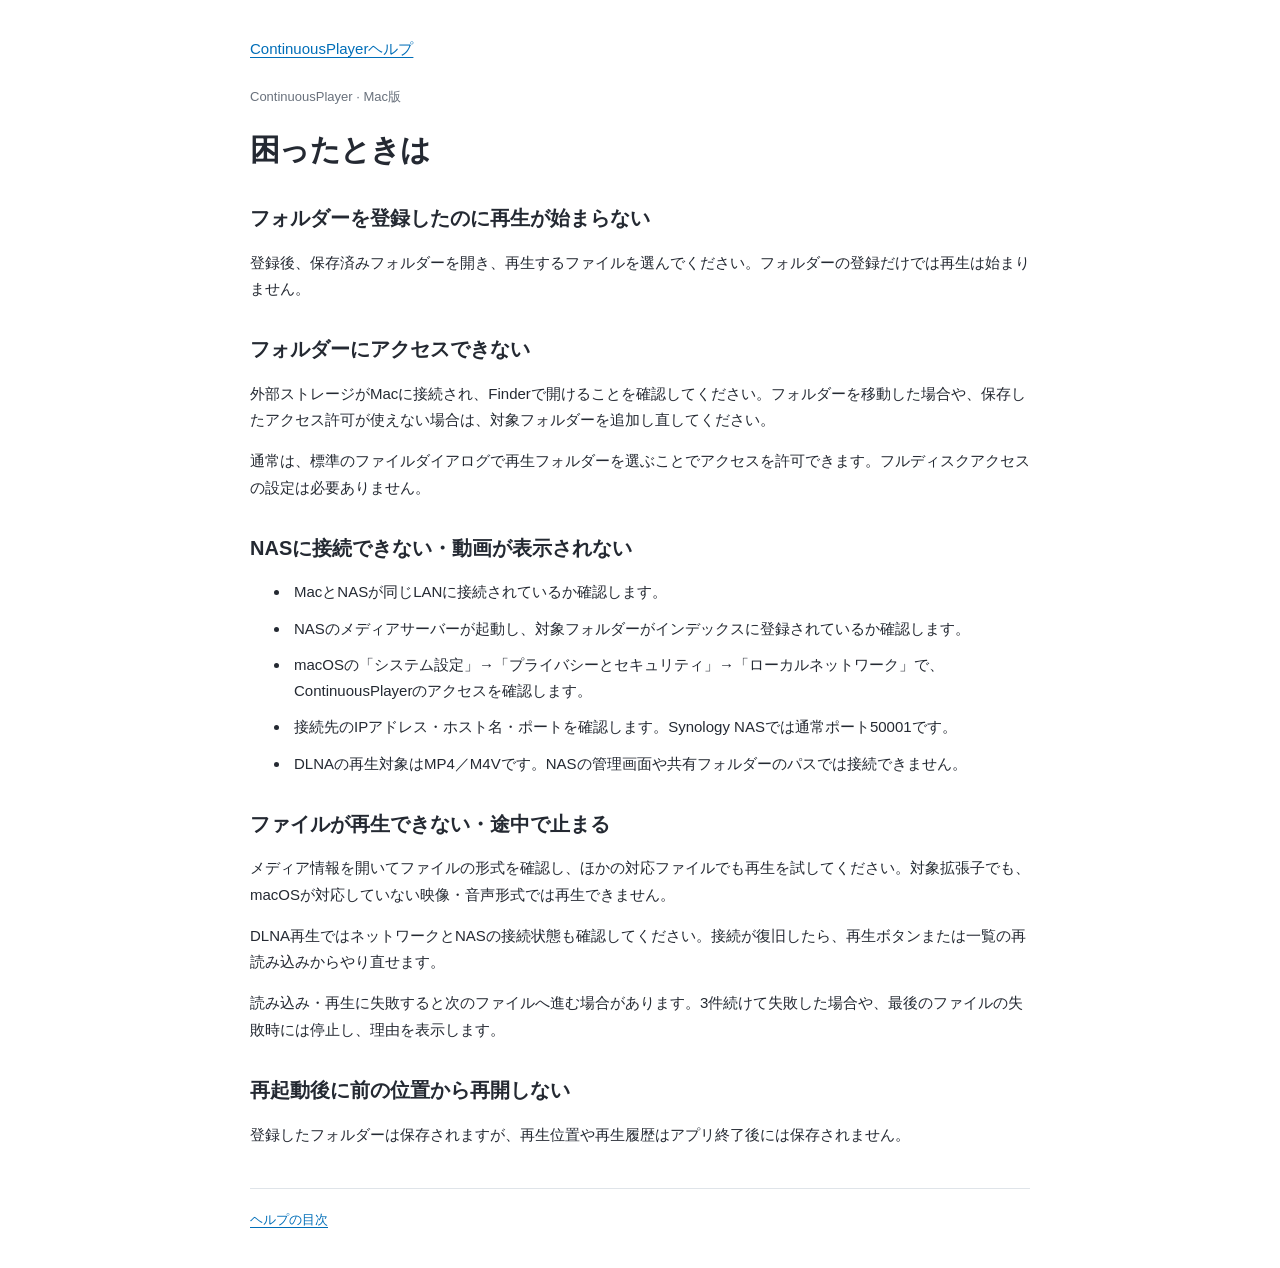
==== MacHelp/ContinuousPlayer.help/Contents/Resources/ja.lproj/troubleshooting.html @ 80e652f9 "メニューの日本語化" ====
<!doctype html>
<html lang="ja"><head><meta charset="utf-8">
<meta name="viewport" content="width=device-width, initial-scale=1">
<meta name="AppleTitle" content="ContinuousPlayerヘルプ">
<meta name="description" content="フォルダーにアクセスできない、NASにつながらない、再生できないときの確認事項です。">
<meta name="keywords" content="ContinuousPlayer, 動画, OP, ED, フォルダー, DLNA, Mac">
<title>困ったときは</title><link rel="stylesheet" href="style.css"></head>
<body><main><nav aria-label="パンくず"><a href="index.html">ContinuousPlayerヘルプ</a></nav><header><p class="eyebrow">ContinuousPlayer · Mac版</p><h1>困ったときは</h1></header>

<h2>フォルダーを登録したのに再生が始まらない</h2>
<p>登録後、保存済みフォルダーを開き、再生するファイルを選んでください。フォルダーの登録だけでは再生は始まりません。</p>
<h2>フォルダーにアクセスできない</h2>
<p>外部ストレージがMacに接続され、Finderで開けることを確認してください。フォルダーを移動した場合や、保存したアクセス許可が使えない場合は、対象フォルダーを追加し直してください。</p>
<p>通常は、標準のファイルダイアログで再生フォルダーを選ぶことでアクセスを許可できます。フルディスクアクセスの設定は必要ありません。</p>
<h2>NASに接続できない・動画が表示されない</h2>
<ul><li>MacとNASが同じLANに接続されているか確認します。</li>
<li>NASのメディアサーバーが起動し、対象フォルダーがインデックスに登録されているか確認します。</li>
<li>macOSの「システム設定」→「プライバシーとセキュリティ」→「ローカルネットワーク」で、ContinuousPlayerのアクセスを確認します。</li>
<li>接続先のIPアドレス・ホスト名・ポートを確認します。Synology NASでは通常ポート50001です。</li>
<li>DLNAの再生対象はMP4／M4Vです。NASの管理画面や共有フォルダーのパスでは接続できません。</li></ul>
<h2>ファイルが再生できない・途中で止まる</h2>
<p>メディア情報を開いてファイルの形式を確認し、ほかの対応ファイルでも再生を試してください。対象拡張子でも、macOSが対応していない映像・音声形式では再生できません。</p>
<p>DLNA再生ではネットワークとNASの接続状態も確認してください。接続が復旧したら、再生ボタンまたは一覧の再読み込みからやり直せます。</p>
<p>読み込み・再生に失敗すると次のファイルへ進む場合があります。3件続けて失敗した場合や、最後のファイルの失敗時には停止し、理由を表示します。</p>
<h2>再起動後に前の位置から再開しない</h2>
<p>登録したフォルダーは保存されますが、再生位置や再生履歴はアプリ終了後には保存されません。</p>

<footer><a href="index.html">ヘルプの目次</a></footer></main></body></html>
---- MacHelp/ContinuousPlayer.help/Contents/Resources/ja.lproj/style.css ----
:root { color-scheme: light dark; font-family: -apple-system, BlinkMacSystemFont, sans-serif; font-size: 15px; line-height: 1.75; color: #242932; background: #fff; }
body { margin: 0; } main { max-width: 780px; margin: auto; padding: 36px 32px; }
header { margin: 24px 0; } h1 { font-size: 30px; line-height: 1.4; letter-spacing: -.025em; }
h2 { font-size: 20px; margin-top: 32px; line-height: 1.5; } p, li { overflow-wrap: anywhere; }
a { color: #006eb8; text-underline-offset: 3px; } a:focus-visible { outline: 3px solid #0a84ff; outline-offset: 4px; }
.eyebrow { font-size: 13px; color: #69717c; } .intro { font-size: 19px; font-weight: 600; }
.topics { display: grid; grid-template-columns: repeat(auto-fit, minmax(240px, 1fr)); gap: 12px; margin: 28px 0; }
.topics a { display: block; padding: 18px; border: 1px solid #dfe4e9; border-radius: 12px; background: #f6f8fb; text-decoration: none; }
.topics a:hover { border-color: #006eb8; } .topics strong, .topics span { display: block; } .topics span { margin-top: 5px; font-size: 13px; color: #69717c; }
li { padding-left: 4px; margin-bottom: 10px; } table { width: 100%; border-collapse: collapse; }
th, td { text-align: left; vertical-align: top; padding: 12px 10px; border-bottom: 1px solid #dfe4e9; }
th { background: #f6f8fb; } kbd, code { font-size: 13px; } kbd { white-space: nowrap; font-family: inherit; font-weight: 600; }
footer { margin-top: 40px; padding-top: 20px; border-top: 1px solid #dfe4e9; font-size: 13px; }
@media (prefers-color-scheme: dark) { :root { color: #e8eaf0; background: #1c1d21; } a { color: #79c4ff; } .eyebrow, .topics span { color: #a4abb8; } .topics a, th { background: #282b32; } .topics a, th, td, footer { border-color: #424650; } }
@media (max-width: 480px) { main { padding: 20px; } h1 { font-size: 25px; } }
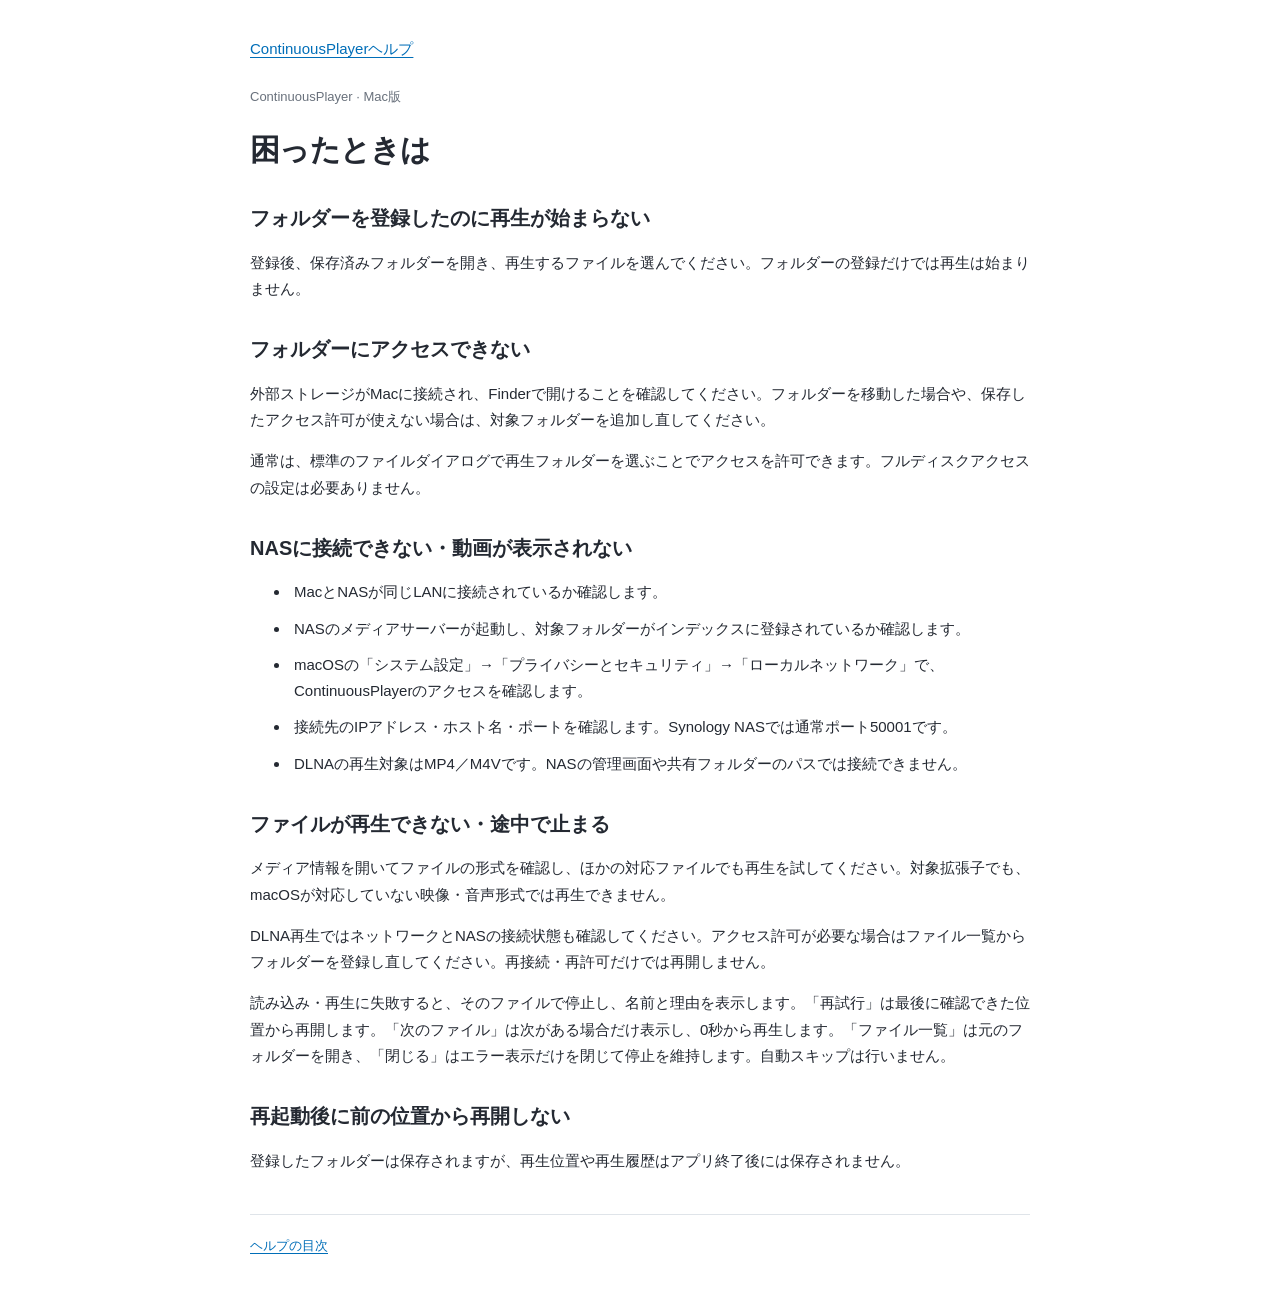
==== commit 5ff39fd8: "共通仕様対応:段階3" ====
--- a/MacHelp/ContinuousPlayer.help/Contents/Resources/ja.lproj/troubleshooting.html
+++ b/MacHelp/ContinuousPlayer.help/Contents/Resources/ja.lproj/troubleshooting.html
@@ -20,8 +20,8 @@
 <li>DLNAの再生対象はMP4／M4Vです。NASの管理画面や共有フォルダーのパスでは接続できません。</li></ul>
 <h2>ファイルが再生できない・途中で止まる</h2>
 <p>メディア情報を開いてファイルの形式を確認し、ほかの対応ファイルでも再生を試してください。対象拡張子でも、macOSが対応していない映像・音声形式では再生できません。</p>
-<p>DLNA再生ではネットワークとNASの接続状態も確認してください。接続が復旧したら、再生ボタンまたは一覧の再読み込みからやり直せます。</p>
-<p>読み込み・再生に失敗すると次のファイルへ進む場合があります。3件続けて失敗した場合や、最後のファイルの失敗時には停止し、理由を表示します。</p>
+<p>DLNA再生ではネットワークとNASの接続状態も確認してください。アクセス許可が必要な場合はファイル一覧からフォルダーを登録し直してください。再接続・再許可だけでは再開しません。</p>
+<p>読み込み・再生に失敗すると、そのファイルで停止し、名前と理由を表示します。「再試行」は最後に確認できた位置から再開します。「次のファイル」は次がある場合だけ表示し、0秒から再生します。「ファイル一覧」は元のフォルダーを開き、「閉じる」はエラー表示だけを閉じて停止を維持します。自動スキップは行いません。</p>
 <h2>再起動後に前の位置から再開しない</h2>
 <p>登録したフォルダーは保存されますが、再生位置や再生履歴はアプリ終了後には保存されません。</p>
 
